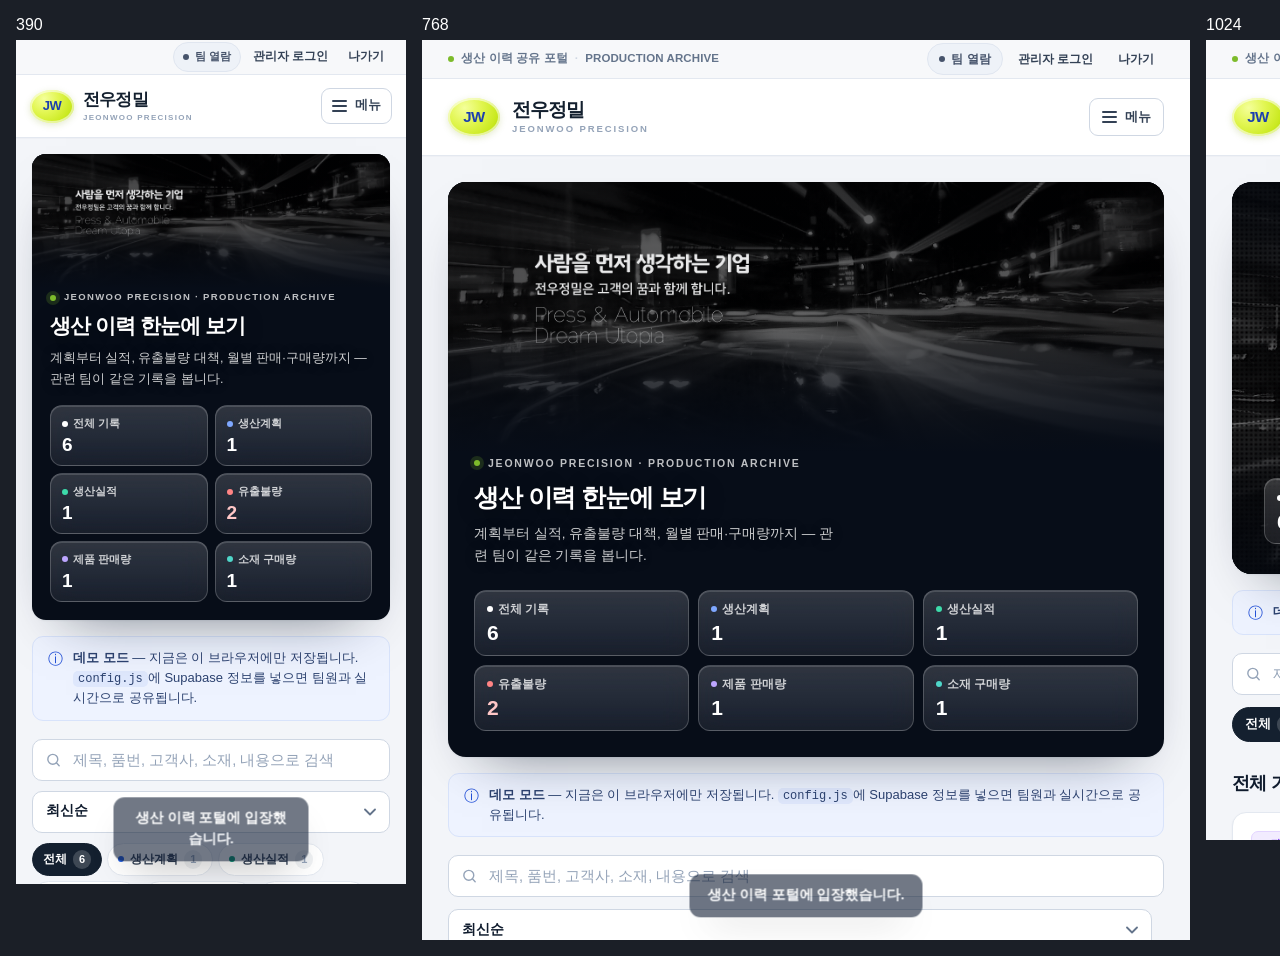
==== mobtest.html @ 3becf0c5 "히어로 오버레이·스탯 카드 대비 조정 (임시 레이아웃 점검 페이지 포함)" ====
<!DOCTYPE html>
<html lang="ko"><head><meta charset="utf-8"><title>layout check</title>
<style>
body { margin:0; background:#1b1f27; display:flex; gap:16px; padding:16px; color:#fff; font-family:sans-serif; align-items:flex-start; }
.col { display:flex; flex-direction:column; gap:6px; }
iframe { border:0; background:#fff; display:block; }
pre { color:#9fe; font-size:12px; }
</style></head>
<body>
<div class="col"><div>390</div><iframe id="f390" src="index.html" width="390" height="844"></iframe></div>
<div class="col"><div>768</div><iframe id="f768" src="index.html" width="768" height="900"></iframe></div>
<div class="col"><div>1024</div><iframe id="f1024" src="index.html" width="1024" height="800"></iframe></div>
<pre id="out">measuring…</pre>
<script>
const PW = 'jwjm1234';
function prep(f) {
  const d = f.contentDocument;
  if (!d || !d.querySelector('#gateForm')) return;
  const gate = d.querySelector('#gate');
  if (gate && !gate.hidden) {
    d.querySelector('#gatePassword').value = PW;
    d.querySelector('#gateForm').dispatchEvent(new Event('submit', { cancelable: true, bubbles: true }));
  }
}
function measure() {
  const res = {};
  ['f390', 'f768', 'f1024'].forEach(id => {
    const f = document.getElementById(id), d = f.contentDocument;
    const hero = d.querySelector('.hero');
    res[id] = {
      scrollW: d.documentElement.scrollWidth,
      clientW: d.documentElement.clientWidth,
      heroH: hero ? Math.round(hero.getBoundingClientRect().height) : null,
      heroW: hero ? Math.round(hero.getBoundingClientRect().width) : null,
      appHidden: d.querySelector('#app').hidden,
      stats: [...d.querySelectorAll('[data-stat]')].map(e => e.textContent).join('/')
    };
  });
  document.getElementById('out').textContent = JSON.stringify(res, null, 1);
}
window.addEventListener('load', () => {
  setTimeout(() => {
    ['f390', 'f768', 'f1024'].forEach(id => prep(document.getElementById(id)));
    setTimeout(measure, 1200);
  }, 700);
});
</script>
</body></html>
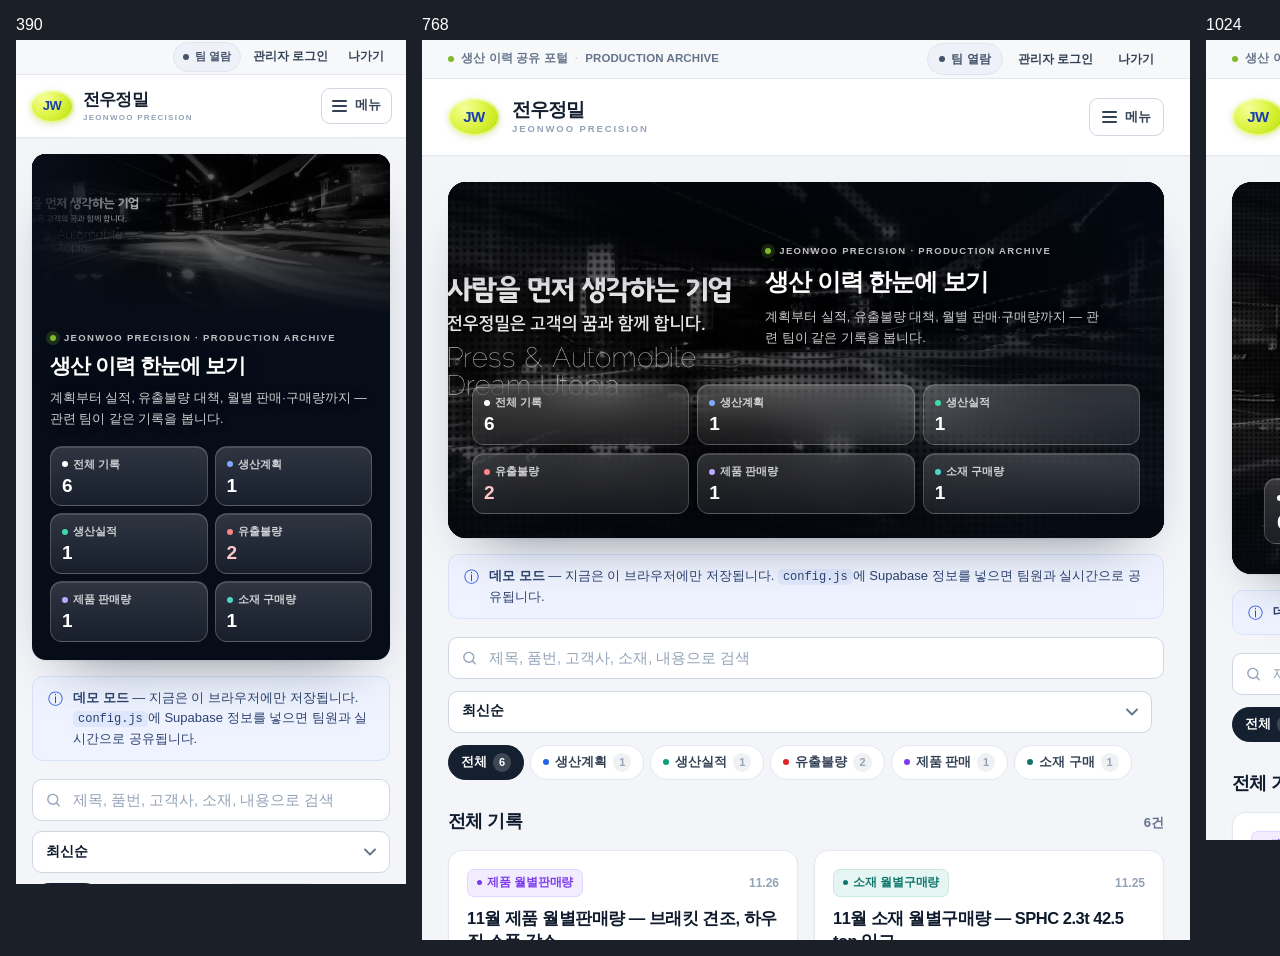
==== commit 289bb877: "정적 자산 캐시 버전 추가 (?v=20261127)" ====
--- a/mobtest.html
+++ b/mobtest.html
@@ -7,9 +7,9 @@
 pre { color:#9fe; font-size:12px; }
 </style></head>
 <body>
-<div class="col"><div>390</div><iframe id="f390" src="index.html" width="390" height="844"></iframe></div>
-<div class="col"><div>768</div><iframe id="f768" src="index.html" width="768" height="900"></iframe></div>
-<div class="col"><div>1024</div><iframe id="f1024" src="index.html" width="1024" height="800"></iframe></div>
+<div class="col"><div>390</div><iframe id="f390" src="index.html?cb=1" width="390" height="844"></iframe></div>
+<div class="col"><div>768</div><iframe id="f768" src="index.html?cb=1" width="768" height="900"></iframe></div>
+<div class="col"><div>1024</div><iframe id="f1024" src="index.html?cb=1" width="1024" height="800"></iframe></div>
 <pre id="out">measuring…</pre>
 <script>
 const PW = 'jwjm1234';
@@ -45,4 +45,7 @@
   }, 700);
 });
 </script>
+<script>
+document.querySelectorAll('iframe').forEach(f => { f.src = 'index.html?cb=' + Date.now(); });
+</script>
 </body></html>
